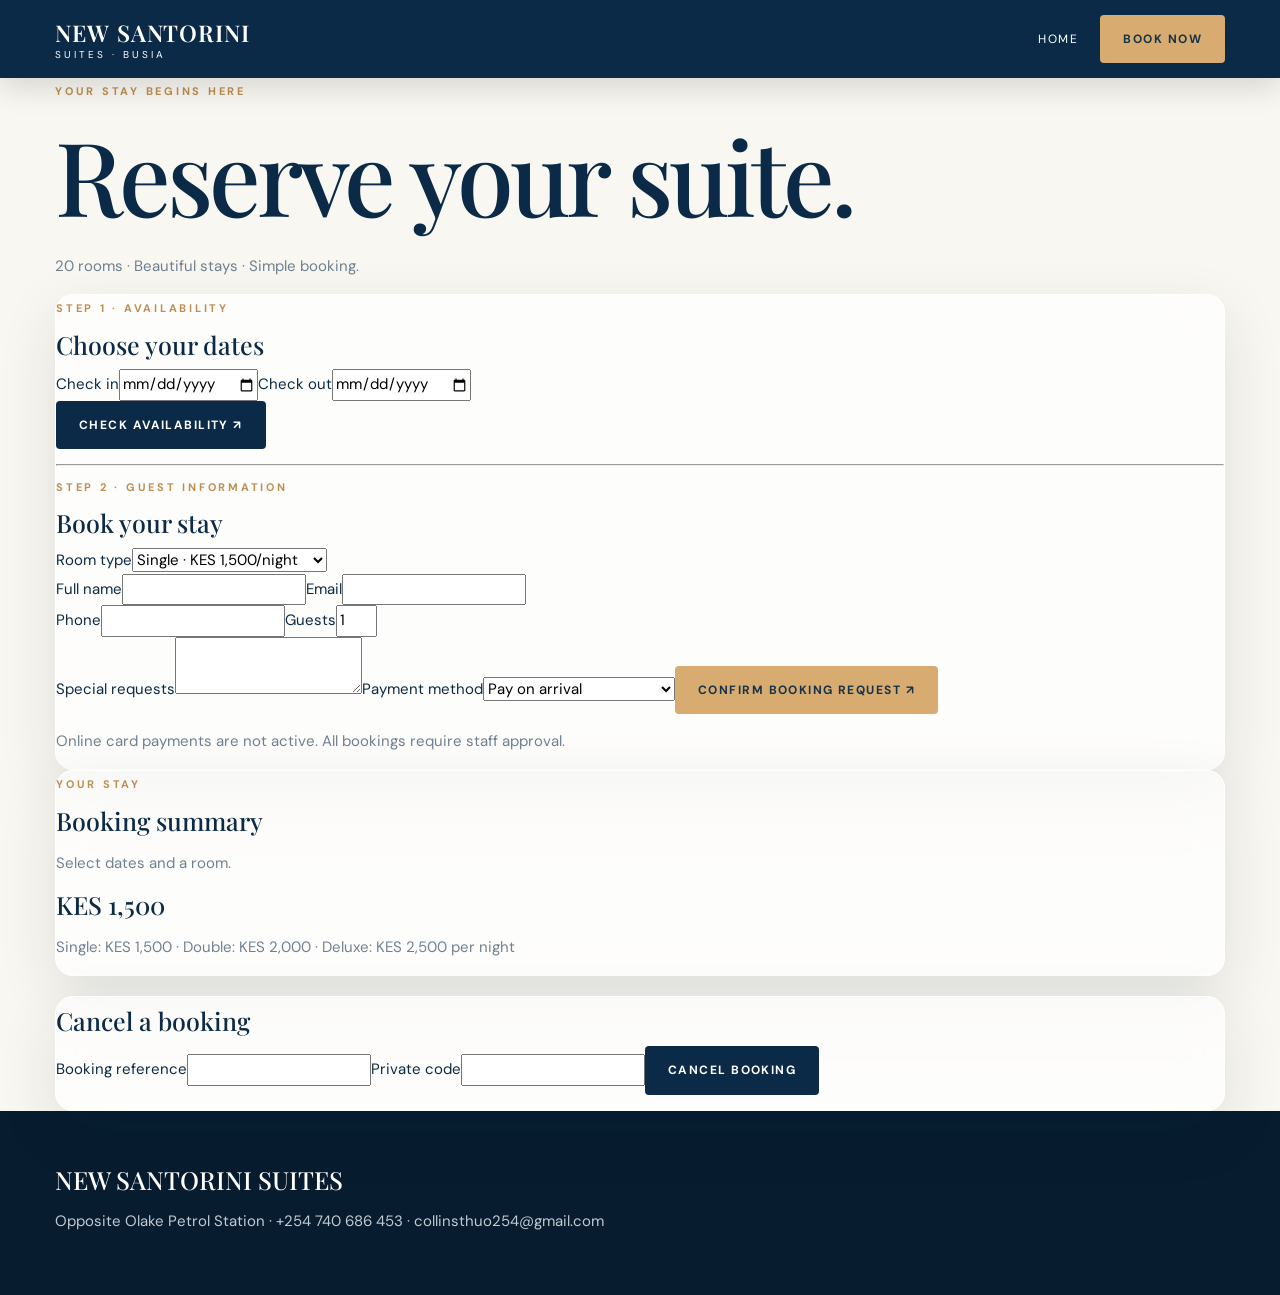
==== booking.html @ d369fec0 "Add second booking page with manual M-Pesa payment modal" ====
<!doctype html><html lang="en"><head><meta charset="utf-8"><meta name="viewport" content="width=device-width,initial-scale=1"><title>Book | New Santorini Suites</title><link href="https://fonts.googleapis.com/css2?family=DM+Sans:wght@400;500;700&family=Playfair+Display:wght@400;500&display=swap" rel="stylesheet"><link rel="stylesheet" href="/styles.css"><link rel="stylesheet" href="/booking.css"></head><body><header class="nav scrolled" style="position:relative;background:#0b2a47"><div class="wrap navin"><a class="brand" href="/">NEW SANTORINI<small>SUITES · BUSIA</small></a><nav><a href="/">Home</a><a class="btn gold" href="/booking">Book Now</a></nav></div></header>
<div class="bookHero"><div class="wrap"><span class="eyebrow">Your stay begins here</span><h1>Reserve your suite.</h1><p>20 rooms · Beautiful stays · Simple booking.</p></div></div>
<main class="wrap bookLayout"><section class="glass panel"><span class="eyebrow">Step 1 · Availability</span><h3>Choose your dates</h3><form id="available"><div class="two"><label>Check in<input id="checkin" type="date" required></label><label>Check out<input id="checkout" type="date" required></label></div><button class="btn">Check availability ↗</button><p id="availabilityStatus" role="status"></p></form><hr><span class="eyebrow">Step 2 · Guest information</span><h3>Book your stay</h3><form id="book"><label>Room type<select id="category"><option value="single">Single · KES 1,500/night</option><option value="double">Double · KES 2,000/night</option><option value="deluxe">Deluxe · KES 2,500/night</option></select></label><div class="two"><label>Full name<input id="guest_name" required minlength="2"></label><label>Email<input id="email" type="email" required></label></div><div class="two"><label>Phone<input id="phone" type="tel" required></label><label>Guests<input id="guests" type="number" min="1" max="4" value="1" required></label></div><label>Special requests<textarea id="requests" maxlength="700"></textarea></label><label>Payment method<select id="payment_method"><option value="arrival">Pay on arrival</option><option value="mpesa">Manual M-Pesa transfer</option><option value="card" disabled>Card · Coming soon</option></select></label><button class="btn gold">Confirm booking request ↗</button><p id="bookingStatus" role="status"></p><p class="hint">Online card payments are not active. All bookings require staff approval.</p></form></section>
<aside><div class="glass panel"><span class="eyebrow">Your stay</span><h3>Booking summary</h3><p id="summary">Select dates and a room.</p><h3 id="total">KES 1,500</h3><p class="hint">Single: KES 1,500 · Double: KES 2,000 · Deluxe: KES 2,500 per night</p></div><section class="glass panel" style="margin-top:20px"><h3>Cancel a booking</h3><form id="cancel"><label>Booking reference<input id="cancelId" required></label><label>Private code<input id="cancelCode" required></label><button class="btn">Cancel booking</button><p id="cancelStatus" role="status"></p></form></section></aside></main>
<section class="wrap glass panel" id="receipt" hidden><h2>New Santorini Suites</h2><p>Booking acknowledgment · Not a tax receipt or payment confirmation.</p><div id="receiptText"></div><button class="btn" onclick="window.print()">Print acknowledgment</button> <button id="payAgain" class="btn gold" type="button" hidden>Proceed to M-Pesa</button></section>
<div id="modal" class="modal" hidden role="dialog" aria-modal="true" aria-labelledby="modalTitle"><div class="modalBox"><button id="close" type="button" class="close" aria-label="Close">✕</button><span class="eyebrow">Manual payment</span><h2 id="modalTitle">M-Pesa payment</h2><p>Open M-Pesa on your phone and select Send Money.</p><div class="glass panel"><p>Recipient</p><strong>Collins Kinyanjui Thuo</strong><p>Send Money number</p><h3>0740 686 453</h3><button id="copy" type="button" class="btn">Copy number</button><p>Total</p><h3 id="payTotal">KES 0</h3></div><form id="submitCode"><label>Transaction code<input id="transaction_code" pattern="[A-Za-z0-9]{7,25}" required></label><button class="btn gold">Submit for verification ↗</button><p id="codeStatus" role="status"></p></form><p class="hint">Verify the recipient name before sending. Never share your PIN. Staff will independently confirm the transaction.</p></div></div>
<footer><div class="wrap"><h3>NEW SANTORINI SUITES</h3><p>Opposite Olake Petrol Station · +254 740 686 453 · collinsthuo254@gmail.com</p></div></footer><script src="/booking.js"></script></body></html>
---- styles.css ----
:root{--navy:#0b2a47;--blue:#123954;--cream:#f9f7f1;--gold:#d8ac70}*{box-sizing:border-box}html{scroll-behavior:smooth}body{margin:0;background:var(--cream);color:var(--navy);font:15px/1.7 'DM Sans',Arial,sans-serif}h1,h2,h3{font-family:'Playfair Display',Georgia,serif;font-weight:500;line-height:1.15}h1{font-size:clamp(53px,8vw,108px);letter-spacing:-.04em;margin:12px 0 20px}h2{font-size:clamp(39px,5vw,65px);letter-spacing:-.03em;margin:10px 0 24px}h3{font-size:25px;margin:10px 0}p{color:#6f8191}a{text-decoration:none;color:inherit}button,input,select,textarea{font:inherit}.wrap{width:min(1170px,calc(100% - 38px));margin:auto}.nav{position:absolute;z-index:20;top:0;left:0;right:0;color:#fff;padding:15px 0}.nav.scrolled{position:fixed;background:#0b2a47ed;backdrop-filter:blur(18px);box-shadow:0 10px 30px #0002}.navin{display:flex;justify-content:space-between;align-items:center;gap:20px}.brand{font:600 23px 'Playfair Display',serif;letter-spacing:.04em}.brand small{display:block;font:10px 'DM Sans',sans-serif;letter-spacing:.3em}.nav nav{display:flex;gap:22px;align-items:center;font-size:12px;text-transform:uppercase;letter-spacing:.13em}.btn{display:inline-flex;align-items:center;justify-content:center;background:var(--navy);border:1px solid transparent;border-radius:4px;color:#fff;padding:13px 22px;cursor:pointer;text-transform:uppercase;letter-spacing:.12em;font-size:12px;font-weight:700;transition:transform .2s,background .2s}.btn:hover{background:#285b7b;transform:translateY(-2px)}.btn.gold{background:var(--gold);color:#173249}.hero{height:min(830px,97svh);min-height:640px;overflow:hidden;position:relative;background:#0c3350}.heroPhoto{position:absolute;inset:-7% 0 0;background-size:cover;background-position:center;opacity:0;transition:opacity 1.3s ease;will-change:transform}.heroPhoto.active{opacity:1}.overlay{position:absolute;inset:0;background:linear-gradient(90deg,#051b2ccf,transparent 85%),linear-gradient(0deg,#00182799,transparent 60%)}.heroText{position:relative;z-index:2;color:white;padding-top:clamp(190px,25vh,270px)}.heroText p{color:#e1e8ef;font-size:18px;max-width:520px;margin-bottom:30px}.hero em{font-style:normal;color:#f2c892}.eyebrow{text-transform:uppercase;color:#bd8e52;font-size:11px;letter-spacing:.25em;font-weight:700}.hero .eyebrow{color:#f5d0a0}.dots{position:absolute;right:7%;bottom:120px;color:#f0c994;z-index:4;letter-spacing:12px}.glass{background:#ffffffab;border:1px solid #fff;backdrop-filter:blur(20px);box-shadow:0 20px 60px #0a24391c;border-radius:18px}.bookingStrip{position:relative;z-index:8;margin:-48px auto 0;padding:19px;display:grid;grid-template-columns:1fr 1fr 1fr auto;gap:15px;align-items:end}.bookingStrip label{font-size:11px;text-transform:uppercase;letter-spacing:.12em;font-weight:700}.bookingStrip input,.bookingStrip select{display:block;width:100%;background:transparent;border:0;border-bottom:1px solid #9aadae;padding:9px 0;color:var(--navy)}.bookingStrip .btn{height:54px}.section{padding:100px 0}.split{display:grid;grid-template-columns:1fr 1fr;gap:65px;align-items:center}.split p{max-width:600px;margin:18px 0}.imageBlock{height:450px;border-radius:210px 210px 12px 12px;background-size:cover;background-position:center}.blue{background:var(--blue);color:#fff}.blue p{color:#c6d2dd}.cards{display:grid;grid-template-columns:repeat(3,1fr);gap:23px;margin-top:42px}.card{background:white;color:var(--navy);border-radius:12px;overflow:hidden;box-shadow:0 18px 50px #0002}.roomImage{height:255px;background-size:cover;background-position:center;transition:transform .6s}.card:hover .roomImage{transform:scale(1.04)}.cardBody{padding:25px}.cardBody>span{color:#8b7762;font-size:11px;letter-spacing:.13em}.cardBody p{min-height:46px}.cardBody strong{color:#af7939;display:block;font-family:'Playfair Display',serif;font-size:22px;margin:10px 0 18px}.fine{font-size:12px}.amenities{display:grid;grid-template-columns:repeat(4,1fr);gap:17px;margin-top:38px}.amenities>div{padding:28px 15px;text-align:center;color:#b68548;font-size:29px}.amenities h3{color:var(--navy);font-size:19px}.gallery{display:grid;grid-template-columns:1.2fr 1fr 1fr;gap:18px;margin-top:35px}.gallery img{height:370px;object-fit:cover;width:100%;border-radius:12px}.gallery img:nth-child(2){margin-top:35px}.gallery img:nth-child(3){margin-top:70px}.banner{background:linear-gradient(90deg,#092c48e0,#092c4866),url('https://images.unsplash.com/photo-1611892440504-42a792e24d32?w=1600&q=80') center/cover;color:#fff;padding:115px 0}.banner p{color:#d1dee8}.area{padding:38px}.float{position:fixed;right:22px;bottom:22px;z-index:11;box-shadow:0 10px 40px #0005;transform:translateY(150px);transition:transform .3s}.float.visible{transform:translateY(0)}footer{background:#071c2f;color:#fff;padding:45px 0}footer p{color:#c0cbd4}.reveal{opacity:0;transform:translateY(35px);transition:opacity .8s,transform .8s}.reveal.visible{opacity:1;transform:none}@media(max-width:900px){.nav nav>a:not(.btn){display:none}.cards{grid-template-columns:repeat(2,1fr)}.amenities{grid-template-columns:repeat(3,1fr)}.bookingStrip{grid-template-columns:repeat(2,1fr)}.split{grid-template-columns:1fr}.gallery{grid-template-columns:1fr 1fr}.gallery img:nth-child(3){display:none}}@media(max-width:610px){.cards,.amenities,.bookingStrip,.gallery{grid-template-columns:1fr}.gallery img:nth-child(2){display:none}.hero{min-height:680px}.heroText{padding-top:180px}.section{padding:65px 0}.nav{padding:8px 0}.nav nav{gap:6px}.nav .btn{padding:10px}.imageBlock{height:340px}}@media(prefers-reduced-motion:reduce){*,*:before,*:after{scroll-behavior:auto!important;transition:none!important}.reveal{opacity:1;transform:none}}
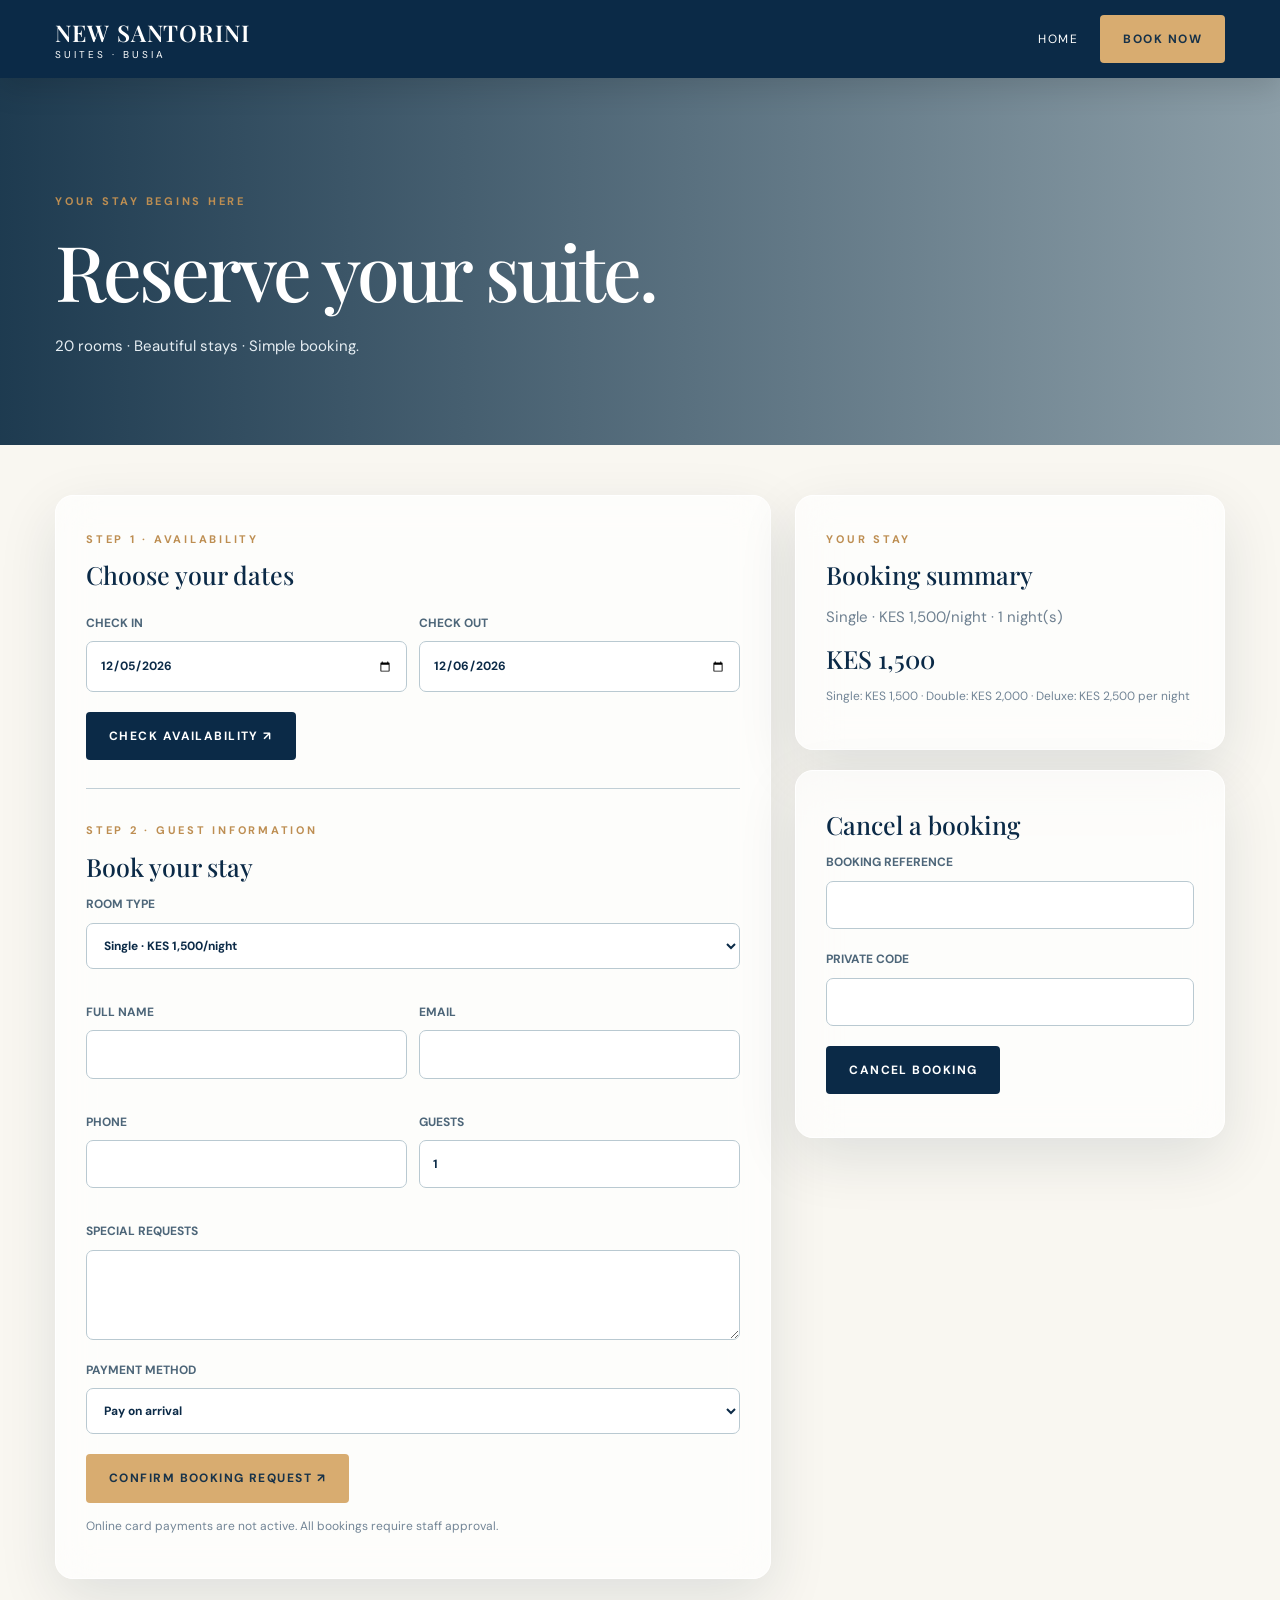
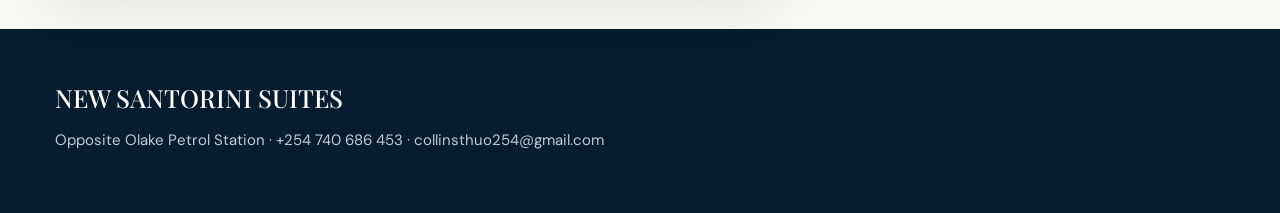
==== commit 01114795: "Show booking reference and private code inside M-Pesa payment popup" ====
--- a/booking.html
+++ b/booking.html
@@ -3,5 +3,5 @@
 <main class="wrap bookLayout"><section class="glass panel"><span class="eyebrow">Step 1 · Availability</span><h3>Choose your dates</h3><form id="available"><div class="two"><label>Check in<input id="checkin" type="date" required></label><label>Check out<input id="checkout" type="date" required></label></div><button class="btn">Check availability ↗</button><p id="availabilityStatus" role="status"></p></form><hr><span class="eyebrow">Step 2 · Guest information</span><h3>Book your stay</h3><form id="book"><label>Room type<select id="category"><option value="single">Single · KES 1,500/night</option><option value="double">Double · KES 2,000/night</option><option value="deluxe">Deluxe · KES 2,500/night</option></select></label><div class="two"><label>Full name<input id="guest_name" required minlength="2"></label><label>Email<input id="email" type="email" required></label></div><div class="two"><label>Phone<input id="phone" type="tel" required></label><label>Guests<input id="guests" type="number" min="1" max="4" value="1" required></label></div><label>Special requests<textarea id="requests" maxlength="700"></textarea></label><label>Payment method<select id="payment_method"><option value="arrival">Pay on arrival</option><option value="mpesa">Manual M-Pesa transfer</option><option value="card" disabled>Card · Coming soon</option></select></label><button class="btn gold">Confirm booking request ↗</button><p id="bookingStatus" role="status"></p><p class="hint">Online card payments are not active. All bookings require staff approval.</p></form></section>
 <aside><div class="glass panel"><span class="eyebrow">Your stay</span><h3>Booking summary</h3><p id="summary">Select dates and a room.</p><h3 id="total">KES 1,500</h3><p class="hint">Single: KES 1,500 · Double: KES 2,000 · Deluxe: KES 2,500 per night</p></div><section class="glass panel" style="margin-top:20px"><h3>Cancel a booking</h3><form id="cancel"><label>Booking reference<input id="cancelId" required></label><label>Private code<input id="cancelCode" required></label><button class="btn">Cancel booking</button><p id="cancelStatus" role="status"></p></form></section></aside></main>
 <section class="wrap glass panel" id="receipt" hidden><h2>New Santorini Suites</h2><p>Booking acknowledgment · Not a tax receipt or payment confirmation.</p><div id="receiptText"></div><button class="btn" onclick="window.print()">Print acknowledgment</button> <button id="payAgain" class="btn gold" type="button" hidden>Proceed to M-Pesa</button></section>
-<div id="modal" class="modal" hidden role="dialog" aria-modal="true" aria-labelledby="modalTitle"><div class="modalBox"><button id="close" type="button" class="close" aria-label="Close">✕</button><span class="eyebrow">Manual payment</span><h2 id="modalTitle">M-Pesa payment</h2><p>Open M-Pesa on your phone and select Send Money.</p><div class="glass panel"><p>Recipient</p><strong>Collins Kinyanjui Thuo</strong><p>Send Money number</p><h3>0740 686 453</h3><button id="copy" type="button" class="btn">Copy number</button><p>Total</p><h3 id="payTotal">KES 0</h3></div><form id="submitCode"><label>Transaction code<input id="transaction_code" pattern="[A-Za-z0-9]{7,25}" required></label><button class="btn gold">Submit for verification ↗</button><p id="codeStatus" role="status"></p></form><p class="hint">Verify the recipient name before sending. Never share your PIN. Staff will independently confirm the transaction.</p></div></div>
+<div id="modal" class="modal" hidden role="dialog" aria-modal="true" aria-labelledby="modalTitle"><div class="modalBox"><button id="close" type="button" class="close" aria-label="Close">✕</button><span class="eyebrow">Manual payment</span><h2 id="modalTitle">M-Pesa payment</h2><p>Open M-Pesa on your phone and select Send Money.</p><div id="paymentReference" class="glass panel" aria-live="polite"><p>Complete your reservation to receive your unique booking reference and private code.</p></div><div class="glass panel"><p>Recipient</p><strong>Collins Kinyanjui Thuo</strong><p>Send Money number</p><h3>0740 686 453</h3><button id="copy" type="button" class="btn">Copy number</button><p>Total</p><h3 id="payTotal">KES 0</h3></div><form id="submitCode"><label>Transaction code<input id="transaction_code" pattern="[A-Za-z0-9]{7,25}" required></label><button class="btn gold">Submit for verification ↗</button><p id="codeStatus" role="status"></p></form><p class="hint">Verify the recipient name before sending. Never share your PIN. Staff will independently confirm the transaction.</p></div></div>
 <footer><div class="wrap"><h3>NEW SANTORINI SUITES</h3><p>Opposite Olake Petrol Station · +254 740 686 453 · collinsthuo254@gmail.com</p></div></footer><script src="/booking.js"></script></body></html>
--- a/booking.css
+++ b/booking.css
@@ -0,0 +1 @@
+.bookHero{background:linear-gradient(90deg,#082840e8,#10395477),url('https://images.unsplash.com/photo-1566073771259-6a8506099945?w=1500') center/cover;color:white;padding:110px 0 70px}.bookHero h1{font-size:clamp(50px,6vw,84px)}.bookHero p{color:#e6eef3}.bookLayout{display:grid;grid-template-columns:1.25fr .75fr;gap:24px;align-items:start;padding:50px 0}.panel{padding:30px}.panel label,.modal label{display:block;color:#4d6679;font-size:12px;font-weight:700;text-transform:uppercase;margin:13px 0 20px}.panel input,.panel select,.panel textarea,.modal input{display:block;width:100%;border:1px solid #b9c9d1;color:#0b2a47;background:#fff;border-radius:7px;padding:13px;margin-top:8px}.panel textarea{min-height:90px}.two{display:grid;grid-template-columns:1fr 1fr;gap:12px}.panel hr{border:0;border-top:1px solid #c1cfd6;margin:28px 0}.hint{color:#728596;font-size:12px}.modal{position:fixed;inset:0;background:#051f35c9;display:grid;place-items:center;z-index:150;padding:15px}.modal[hidden],#receipt[hidden]{display:none}.modalBox{background:#fff;border-radius:18px;padding:28px;max-width:450px;width:100%;max-height:90vh;overflow:auto}.modalBox .panel{padding:18px}.modalBox h2{font-size:36px}.close{float:right;border:0;background:#e7eef1;padding:8px 12px;cursor:pointer}#receipt{margin-bottom:50px}#receipt h2{font-size:32px}#availabilityStatus,#bookingStatus,#cancelStatus,#codeStatus{font-size:13px;color:#1e6b86}@media(max-width:760px){.bookLayout,.two{grid-template-columns:1fr}.bookHero{padding:80px 0}}@media print{.nav,.bookHero,.bookLayout,footer,.btn,.modal{display:none!important}#receipt{display:block!important;position:absolute;top:0;left:0;width:100%;box-shadow:none;border:0}}
